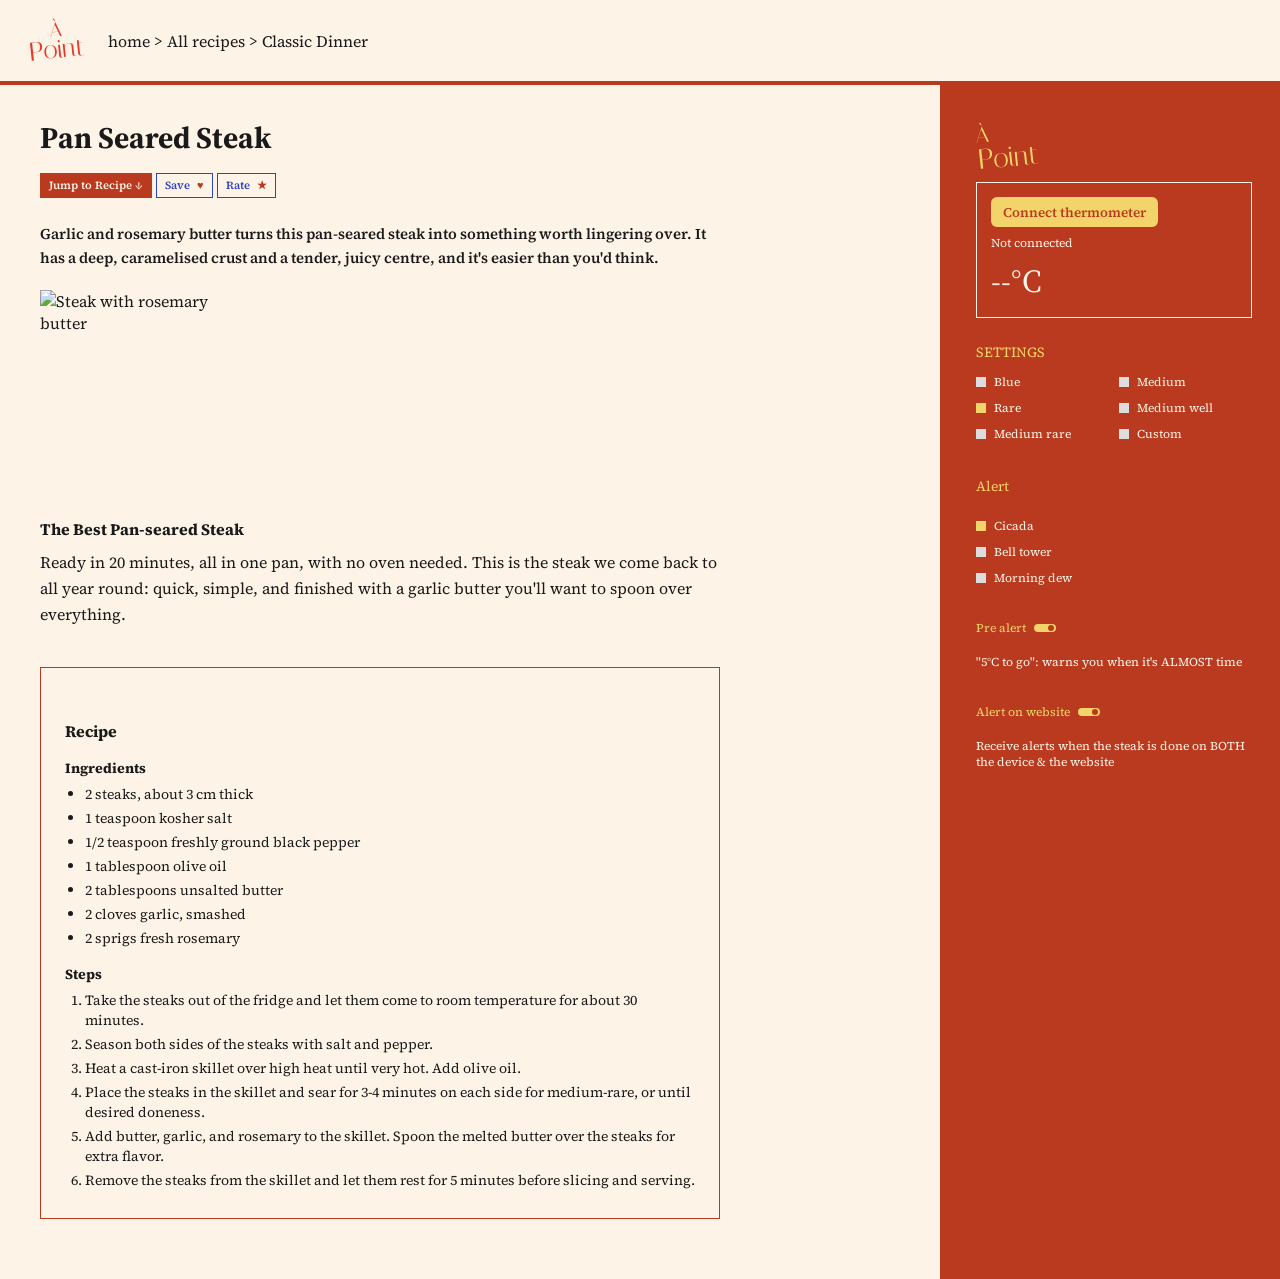
==== recipe.html @ d376fd68 "website" ====
<!DOCTYPE html>
<html lang="en">
<head>
    <meta charset="UTF-8">
    <meta name="viewport" content="width=device-width, initial-scale=1.0">
    <title>Pan Seared Steak - À Point</title>

<link rel="preconnect" href="https://fonts.googleapis.com">
<link rel="preconnect" href="https://fonts.gstatic.com" crossorigin>
<link href="https://fonts.googleapis.com/css2?family=Italiana&family=Source+Serif+4:wght@400;600;700&display=swap" rel="stylesheet">
<link rel="stylesheet" href="style.css">


</head>


<body>

<header class="site-header recipe-header">
    <a href="index.html" class="logo">
        <span>À</span>
        <span>Point</span>
    </a>

    <!-- breadcrumb = show where you are on the site -->
    <nav class="breadcrumb">
            <a href="index.html">home</a> &gt;
            <a href="#">All recipes</a> &gt;
            <a href="#">Classic Dinner</a>
    </nav>
</header>

<!-- two-column layout for recipe content -->
<div class="recipe-layout">

    <!--  LEFT column -->
<div class="recipe-content">
    <h1>Pan Seared Steak</h1>

    <div class="recipe-actions">
        <a href="#recipe" class="btn btn-filled">Jump to Recipe ↓</a>
        <button class="btn btn-outline" id="saveBtn">Save <span>♥</span></button>
        <button class="btn btn-outline" id="rateBtn">Rate <span>★</span></button>
    </div>


<!-- p is a paragraph of text -->
    <p class="intro">
        Garlic and rosemary butter turns this pan-seared steak into something worth lingering over. It has a deep, caramelised crust and a tender, juicy centre, and it's easier than you'd think.
    </p>

    <img class="recipe-photo" src="https://www.cookingclassy.com/wp-content/uploads/2022/07/grilled-steak-15.jpg"  alt="Steak with rosemary butter">
    <h2>The Best Pan-seared Steak </h2>

    <p>
        Ready in 20 minutes, all in one pan, with no oven needed. This is the steak we come back to all year round: quick, simple, and finished with a garlic butter you'll want to spoon over everything.
    </p>

    <!-- "Jump to recipe" scrolls down to here-->
     <div id="recipe" class="recipe-steps">
        <h2>Recipe</h2>

    <!-- ul is list with bullet points, ol is numbered list, each items inside goes in an li-->
        <h3>Ingredients</h3>
        <ul>
            <li>2 steaks, about 3 cm thick</li>
            <li>1 teaspoon kosher salt</li>
            <li>1/2 teaspoon freshly ground black pepper</li>
            <li>1 tablespoon olive oil</li>
            <li>2 tablespoons unsalted butter</li>
            <li>2 cloves garlic, smashed</li>
            <li>2 sprigs fresh rosemary</li>
        </ul>

        <h3>Steps</h3>
        <ol>
            <li>Take the steaks out of the fridge and let them come to room temperature for about 30 minutes.</li>
            <li>Season both sides of the steaks with salt and pepper.</li>
            <li>Heat a cast-iron skillet over high heat until very hot. Add olive oil.</li>
            <li>Place the steaks in the skillet and sear for 3-4 minutes on each side for medium-rare, or until desired doneness.</li>
            <li>Add butter, garlic, and rosemary to the skillet. Spoon the melted butter over the steaks for extra flavor.</li>
            <li>Remove the steaks from the skillet and let them rest for 5 minutes before slicing and serving.</li>
        </ol>
        </div>
        </div>   


    <!-- RIGHT column -->
<div class="device-panel">
        <div class="logo panel-logo">
            <span>À</span>
            <span>Point</span>
        </div>

<!-- live temperature from the thermometer (js will fill this in) -->
<div class="device-status">
    <button id="connectBtn">Connect thermometer</button>
    <p id="statusText">Not connected</p>
    <p class="temp-display"><span id="tempValue">--</span>°C</p>
</div>

<!--Doneness, the user can only pick one-->
<h3 class="panel-title">SETTINGS </h3>
<div class="options">
    <div class="options two-col">
     <label><input type="radio" name="doneness" value="46"> Blue</label>
                <label><input type="radio" name="doneness" value="63"> Medium</label>
                <label><input type="radio" name="doneness" value="52" checked> Rare</label>
                <label><input type="radio" name="doneness" value="68"> Medium well</label>
                <label><input type="radio" name="doneness" value="57"> Medium rare</label>
                <label><input type="radio" name="doneness" value="custom"> Custom</label>
</div>

 <!-- ALERT SOUND: you can only pick one -->
            <h3 class="panel-title">Alert</h3>
            <div class="options">
                <label><input type="radio" name="sound" value="cicada" checked> Cicada</label>
                <label><input type="radio" name="sound" value="bell"> Bell tower</label>
                <label><input type="radio" name="sound" value="dew"> Morning dew</label>
            </div>

<!-- ON / OFF SWITCHES -->
            <label class="switch-row">
                
Pre alert
            <input type="checkbox" id="preAlert" checked>
            </label>
            <p class="hint">"5°C to go": warns you when it's ALMOST time</p>

            <label class="switch-row">

Alert on website
            <input type="checkbox" id="webAlert" checked>
            </label>
            <p class="hint">Receive alerts when the steak is done on BOTH the device &amp; the website</p>
        </div>
        </div>  
    
    
</body>
</html>
---- style.css ----
/* ===== COLOURS (change them here, they update everywhere) ===== */
:root {
    --cream: #FDF4E7;
    --terracotta: #C8684A;
    --brick: #B93A1E;
    --logo-red: #E5392A;
    --yellow: #F3D46B;
    --blue: #2F45C5;
    --ink: #1A1A1A;
}

/*   SETTINGS  */
* {
    box-sizing: border-box;
    margin: 0;
    padding: 0;
}

body {
    background-color: var(--cream);
    color: var(--ink);
    font-family: "Source Serif 4", Georgia, serif;
}


/* a=all the links on the page, targets all the a hrefs*/
a {
    color: inherit;
    text-decoration: none;
}

img {
    display: block;
    max-width: 100%;
}

/* HEADER*/
.site-header {
    border-bottom: 4px solid var(--brick); 
}

/* every link inside the element with class main-nav*/
/*only the menu links get this style, othere are not affected*/
.main-nav {
    display: flex;
    justify-content: space-between;
    align-items: center;
    max-width: 1100px;
    margin: 0 auto;
    padding: 24px 40px;
}

.main-nav a{
    font-weight: 600;
    font-size: 15px;
}

/*when the mouse is over it*/
/*when the mouse is over the menu link, its color changes*/
.main-nav a:hover {
    color: var(--brick);
}

.search-btn{
    background: none;
    border: none;
    padding: 0;
    font-size: 16px;
    cursor: pointer;
}

/* LOGO */
.logo {
    display: flex;
    flex-direction: column;
    align-items: center;
    font-family: "Italiana", serif;
    color: var(--logo-red);
    font-size: 40px;
    line-height: 0.9;
    transform: rotate(-6deg);
}

/* the first span inside the logo, which is the “À”. It will be a little smaller*/
.logo span:first-child {
    font-size: 30px;
}

.main-nav .logo{
    font-weight: 400;
    font-size: 40px;
}

/* Home Page*/
.section-title{
    text-align: center;
    font-size: 28px;
    letter-spacing: 1px;
    margin: 48px 
}


/*display:grid is like flex but for rows and columns*/
/*grid-template-columns: repeat(4, 1fr) makes 4 equal columns, 1fr means 1 fraction of the available space*/
.recipe-band{
    background-color: var(--terracotta);
    display: grid;
    grid-template-columns: repeat(4, 1fr);
    gap: 40px;
    padding: 28px 40px 32px;

}

/* RECIPE CARD */

/*card-img is the frame*/
.card-img{
    position: relative;
    aspect-ratio: 3/4;
    overflow: hidden;
}

/*card-img img is the image inside the frame*/
/*transform 0.4s means it will take 0.4 to smoothly zoom in when hovering over the image*/
.card-img img{
    width: 100%;
    height: 100%;
    object-fit: cover;
    transition: transform 0.4s;
}

.recipe-card:hover .card-img img{
    transform: scale(1.05);
}

.tag{
    position: absolute;
    left: 0;
    bottom:0;
    background-color: var(--cream);
    color: var(--brick);
    font-size: 11px;
    padding: 4px 8px;
}

.card-stats{
    display: flex;
    justify-content: space-between;
    color: var(--yellow);
    font-size: 11px;
    margin: 8px 0 6px;
  
}

/*font weight controls how thick the text is, 600 is semi-bold*/
.recipe-card h2{
    color: var(--cream);
    font-size: 18px;
    font-weight: 600;
}


/* RECIPE PAGE */
.recipe-header{
    display: flex;
    align-items: center;
    gap: 24px;
    padding: 20px 28px;
}

.recipe-header .logo{
    font-size: 26px;    
}

.recipe-header .logo span:first-child{
    font-size: 20px;
}

.breadcrumbs{
    font-size: 13px;

}

.breadcrumbs a:hover{
    text-decoration: underline;
}

/*here we are going to create two colums side by side*/
/*grid-template-columns: 1fr 340px makes two columns. The right one takes 340px and the left takes the remaining space*/
/*min-height 100vh makes it at leasr as tall as the screen*/
/*100vh = 100% of the screen height*/
.recipe-layout{
    display: grid;
    grid-template-columns: 1fr 340px;
    min-height: 100vh;
}

.recipe-content{
    padding: 32px 40px 60px;
    max-width: 760px;
}

.recipe-content h1{
    font-size: 30px;
    margin-bottom: 14px;
}

.recipe-content h2{
    font-size: 16px;
    margin: 28px 0 10px;
}

.recipe-content p{
    line-height: 1.6;
    margin-bottom: 13px;
}

.recipe-content .intro{
    font-size: 15px;
    font-weight: 600;
    margin: 24px 0 20px;
}

recipe-actions{
    display:flex;
    gap: 6px;
}

/*here we style the buttons*/
/*font-family makes sure it doesn't use the page default font*/
/*cursor: shows a hand when hovering over the button*/
.btn{
    font-family: inherit;
    font-size: 11px;
    font-weight: 600;
    padding: 4px 8px;
    cursor: pointer;
}

/*adds the color to the buttons*/
.btn-filled{
    background-color: var(--brick);
    color: var(--cream);
    border: 1px solid var(--brick);
}

/*Save and Rate: blue outline+blue text*/
.btn-outline{
    background-color: transparent;
    color: var(--blue);
    border: 1px solid var(--blue);
}

/*the heart and the star are red*/
.btn-outline span{
    color:var(--brick);
    margin-left: 4px;
}


/*here we are styling the photos and. the recipe box*/
/*aspect-ratio 1/1 makes it a square*/
.recipe-photo{
    width: 200px;
    aspect-ratio: 1/1;
    object-fit: cover;
}

.recipe-steps{
    margin-top: 40px;
    padding: 24px;
    border: 1px solid var(--brick);
    font-size: 14px;
}

.recipe-steps h3{
    font-size: 14px;
    margin: 16px 0 6px;
}

.recipe-steps ul,
.recipe-steps ol{
    padding-left: 20px;
}

.recipe-steps li{
    margin-bottom: 4px;
}

/*DEVICE PANEL*/
.device-panel{
    background-color: var(--brick);
    color: var(--cream);
    padding: 28px 28px 40px 36px;
    font-size: 12px;
}

.panel-logo{
    color: var(--yellow);
    font-size: 28px;
    align-items: flex-start;
    margin-bottom: 24px;

}

.panel-logo span:first-child{
    font-size: 22px;
}

.panel-title{
    color: var(--yellow);
    font-size: 14px;
    font-weight: 400;
    margin: 24px 0 12px;
}

.options{
    display: grid;
    gap: 10px;
}

/* this targets the element that has BOTH classes => Only "doneness" has both, so only it gets two columns.*/
.options.two-col{
    grid-template-columns: 1fr 1fr;
}

.options label{
    display: flex;
    align-items: center;
    gap: 8px;
    cursor: pointer;
}

/* here we turn the round radio dots into little squares*/
/*input[type="radio"] targets the radio buttons*/
.options input[type="radio"]{
    appearance: none;
    width: 10px;
    height: 10px;
    background-color: #DDDDDD;
    cursor: pointer;
}

.options input[type="radio"]:checked{
    background-color: var(--yellow);
}

/*now we turn the checkboxes into little switches*/
.switch-row{
    display: flex;
    align-items: center;
    gap: 12px;
    color: var(--yellow);
    margin-top: 24px;
    cursor: pointer;
}

.switch-row input{
    appearance: none;
    position: relative;
    width: 22px;
    height: 8px;
    background-color: #DDDDDD;
    border-radius: 4px;
    cursor: pointer;
   
}

/*here we add the little round knob*/
/*::before creates an extra shape inside the element*/
/*we have to add content:"", otherwise it won't appear*/
/*transition makes the move SLIDE instead of jump*/
.switch-row input::before{
    content: "";
    position: absolute;
    top: 1px;
    left: 2px;
    width: 6px;
    height: 6px;
    background-color: var(--brick);
    border-radius: 50%;
    transition: left 0.2s;
}

/*when we switch ON: yellow track, knob moves right*/
.switch-row input:checked{
    background-color: var(--yellow);
}

.switch-row input:checked::before{
    left: 14px;
}

.hint{
    margin-top: 8px;
}

/*The Thermometer box*/

.device-status {
    border: 1px solid var(--cream);
    padding: 14px;
}

#connectBtn {
    background-color: var(--yellow);
    color: var(--brick);
    border: none;
    font-family: inherit;
    font-weight: 600;
    padding: 6px 12px;
    border-radius: 6px;
    cursor: pointer;
}

#statusText {
    margin-top: 8px;
}

.temp-display {
    font-size: 32px;
    margin-top: 8px;
}
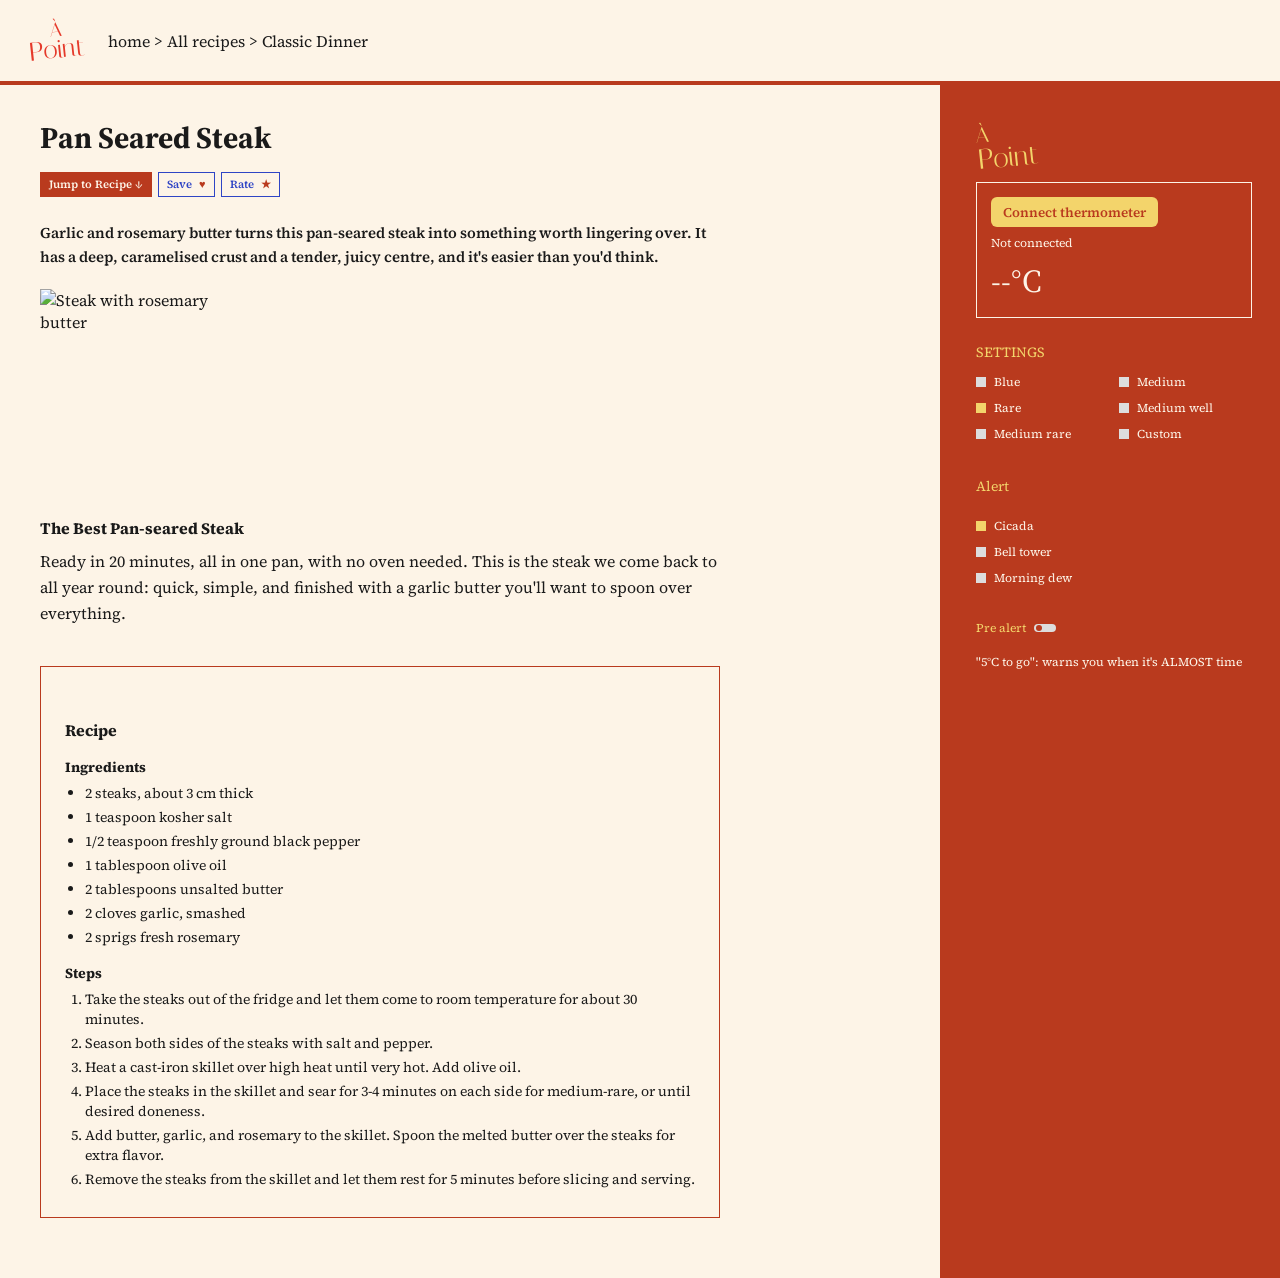
==== commit 109f2b29: "mon night" ====
--- a/recipe.html
+++ b/recipe.html
@@ -5,137 +5,136 @@
     <meta name="viewport" content="width=device-width, initial-scale=1.0">
     <title>Pan Seared Steak - À Point</title>
 
-<link rel="preconnect" href="https://fonts.googleapis.com">
-<link rel="preconnect" href="https://fonts.gstatic.com" crossorigin>
-<link href="https://fonts.googleapis.com/css2?family=Italiana&family=Source+Serif+4:wght@400;600;700&display=swap" rel="stylesheet">
-<link rel="stylesheet" href="style.css">
+    <link rel="preconnect" href="https://fonts.googleapis.com">
+    <link rel="preconnect" href="https://fonts.gstatic.com" crossorigin>
+    <link href="https://fonts.googleapis.com/css2?family=Italiana&family=Source+Serif+4:wght@400;600;700&display=swap" rel="stylesheet">
+    <link rel="stylesheet" href="style.css">
+</head>
+
+<body>
+    <header class="site-header recipe-header">
+        <a href="index.html" class="logo">
+            <span>À</span>
+            <span>Point</span>
+        </a>
+
+        <!-- breadcrumb = show where you are on the site -->
+        <nav class="breadcrumb">
+                <a href="index.html">home</a> &gt;
+                <a href="#">All recipes</a> &gt;
+                <a href="#">Classic Dinner</a>
+        </nav>
+    </header>
+
+    <!-- two-column layout for recipe content -->
+    <div class="recipe-layout">
+
+        <!--  LEFT column -->
+        <div class="recipe-content">
+            <h1>Pan Seared Steak</h1>
+
+            <div class="recipe-actions">
+                <a href="#recipe" class="btn btn-filled">Jump to Recipe ↓</a>
+                <button class="btn btn-outline" id="saveBtn">Save <span>♥</span></button>
+                <button class="btn btn-outline" id="rateBtn">Rate <span>★</span></button>
+            </div>
 
 
-</head>
+        <!-- p is a paragraph of text -->
+            <p class="intro">
+                Garlic and rosemary butter turns this pan-seared steak into something worth lingering over. It has a deep, caramelised crust and a tender, juicy centre, and it's easier than you'd think.
+            </p>
 
+            <img class="recipe-photo" src="https://www.cookingclassy.com/wp-content/uploads/2022/07/grilled-steak-15.jpg"  alt="Steak with rosemary butter">
+            <h2>The Best Pan-seared Steak </h2>
 
-<body>
+            <p>
+                Ready in 20 minutes, all in one pan, with no oven needed. This is the steak we come back to all year round: quick, simple, and finished with a garlic butter you'll want to spoon over everything.
+            </p>
 
-<header class="site-header recipe-header">
-    <a href="index.html" class="logo">
-        <span>À</span>
-        <span>Point</span>
-    </a>
+            <!-- "Jump to recipe" scrolls down to here-->
+            <div id="recipe" class="recipe-steps">
+                <h2>Recipe</h2>
 
-    <!-- breadcrumb = show where you are on the site -->
-    <nav class="breadcrumb">
-            <a href="index.html">home</a> &gt;
-            <a href="#">All recipes</a> &gt;
-            <a href="#">Classic Dinner</a>
-    </nav>
-</header>
+            <!-- ul is list with bullet points, ol is numbered list, each items inside goes in an li-->
+                <h3>Ingredients</h3>
+                <ul>
+                    <li>2 steaks, about 3 cm thick</li>
+                    <li>1 teaspoon kosher salt</li>
+                    <li>1/2 teaspoon freshly ground black pepper</li>
+                    <li>1 tablespoon olive oil</li>
+                    <li>2 tablespoons unsalted butter</li>
+                    <li>2 cloves garlic, smashed</li>
+                    <li>2 sprigs fresh rosemary</li>
+                </ul>
 
-<!-- two-column layout for recipe content -->
-<div class="recipe-layout">
-
-    <!--  LEFT column -->
-<div class="recipe-content">
-    <h1>Pan Seared Steak</h1>
-
-    <div class="recipe-actions">
-        <a href="#recipe" class="btn btn-filled">Jump to Recipe ↓</a>
-        <button class="btn btn-outline" id="saveBtn">Save <span>♥</span></button>
-        <button class="btn btn-outline" id="rateBtn">Rate <span>★</span></button>
-    </div>
-
-
-<!-- p is a paragraph of text -->
-    <p class="intro">
-        Garlic and rosemary butter turns this pan-seared steak into something worth lingering over. It has a deep, caramelised crust and a tender, juicy centre, and it's easier than you'd think.
-    </p>
-
-    <img class="recipe-photo" src="https://www.cookingclassy.com/wp-content/uploads/2022/07/grilled-steak-15.jpg"  alt="Steak with rosemary butter">
-    <h2>The Best Pan-seared Steak </h2>
-
-    <p>
-        Ready in 20 minutes, all in one pan, with no oven needed. This is the steak we come back to all year round: quick, simple, and finished with a garlic butter you'll want to spoon over everything.
-    </p>
-
-    <!-- "Jump to recipe" scrolls down to here-->
-     <div id="recipe" class="recipe-steps">
-        <h2>Recipe</h2>
-
-    <!-- ul is list with bullet points, ol is numbered list, each items inside goes in an li-->
-        <h3>Ingredients</h3>
-        <ul>
-            <li>2 steaks, about 3 cm thick</li>
-            <li>1 teaspoon kosher salt</li>
-            <li>1/2 teaspoon freshly ground black pepper</li>
-            <li>1 tablespoon olive oil</li>
-            <li>2 tablespoons unsalted butter</li>
-            <li>2 cloves garlic, smashed</li>
-            <li>2 sprigs fresh rosemary</li>
-        </ul>
-
-        <h3>Steps</h3>
-        <ol>
-            <li>Take the steaks out of the fridge and let them come to room temperature for about 30 minutes.</li>
-            <li>Season both sides of the steaks with salt and pepper.</li>
-            <li>Heat a cast-iron skillet over high heat until very hot. Add olive oil.</li>
-            <li>Place the steaks in the skillet and sear for 3-4 minutes on each side for medium-rare, or until desired doneness.</li>
-            <li>Add butter, garlic, and rosemary to the skillet. Spoon the melted butter over the steaks for extra flavor.</li>
-            <li>Remove the steaks from the skillet and let them rest for 5 minutes before slicing and serving.</li>
-        </ol>
-        </div>
+                <h3>Steps</h3>
+                <ol>
+                    <li>Take the steaks out of the fridge and let them come to room temperature for about 30 minutes.</li>
+                    <li>Season both sides of the steaks with salt and pepper.</li>
+                    <li>Heat a cast-iron skillet over high heat until very hot. Add olive oil.</li>
+                    <li>Place the steaks in the skillet and sear for 3-4 minutes on each side for medium-rare, or until desired doneness.</li>
+                    <li>Add butter, garlic, and rosemary to the skillet. Spoon the melted butter over the steaks for extra flavor.</li>
+                    <li>Remove the steaks from the skillet and let them rest for 5 minutes before slicing and serving.</li>
+                </ol>
+            </div>
         </div>   
 
 
-    <!-- RIGHT column -->
-<div class="device-panel">
-        <div class="logo panel-logo">
-            <span>À</span>
-            <span>Point</span>
-        </div>
-
-<!-- live temperature from the thermometer (js will fill this in) -->
-<div class="device-status">
-    <button id="connectBtn">Connect thermometer</button>
-    <p id="statusText">Not connected</p>
-    <p class="temp-display"><span id="tempValue">--</span>°C</p>
-</div>
-
-<!--Doneness, the user can only pick one-->
-<h3 class="panel-title">SETTINGS </h3>
-<div class="options">
-    <div class="options two-col">
-     <label><input type="radio" name="doneness" value="46"> Blue</label>
-                <label><input type="radio" name="doneness" value="63"> Medium</label>
-                <label><input type="radio" name="doneness" value="52" checked> Rare</label>
-                <label><input type="radio" name="doneness" value="68"> Medium well</label>
-                <label><input type="radio" name="doneness" value="57"> Medium rare</label>
-                <label><input type="radio" name="doneness" value="custom"> Custom</label>
-</div>
-
- <!-- ALERT SOUND: you can only pick one -->
-            <h3 class="panel-title">Alert</h3>
-            <div class="options">
-                <label><input type="radio" name="sound" value="cicada" checked> Cicada</label>
-                <label><input type="radio" name="sound" value="bell"> Bell tower</label>
-                <label><input type="radio" name="sound" value="dew"> Morning dew</label>
+        <!-- RIGHT column -->
+        <div class="device-panel">
+            <div class="logo panel-logo">
+                <span>À</span>
+                <span>Point</span>
             </div>
 
-<!-- ON / OFF SWITCHES -->
-            <label class="switch-row">
+            <!-- live temperature from the thermometer (js will fill this in) -->
+            <div class="device-status">
+                <button id="connectBtn">Connect thermometer</button>
+                <p id="statusText">Not connected</p>
+                <p class="temp-display"><span id="tempValue">--</span>°C</p>
+            </div>
+
+            <!--Doneness, the user can only pick one-->
+            <h3 class="panel-title">SETTINGS </h3>
+            <div class="options">
+                <div class="options two-col">
+                    <label><input type="radio" name="doneness" value="46"> Blue</label>
+                    <label><input type="radio" name="doneness" value="63"> Medium</label>
+                    <label><input type="radio" name="doneness" value="52" checked> Rare</label>
+                    <label><input type="radio" name="doneness" value="68"> Medium well</label>
+                    <label><input type="radio" name="doneness" value="57"> Medium rare</label>
+                    <label><input type="radio" name="doneness" value="custom"> Custom</label>
+                </div>
+
+                <!-- ALERT SOUND: you can only pick one -->
+                <h3 class="panel-title">Alert</h3>
+                <div class="options">
+                    <label><input type="radio" name="sound" value="cicada" checked> Cicada</label>
+                    <label><input type="radio" name="sound" value="bell"> Bell tower</label>
+                    <label><input type="radio" name="sound" value="dew"> Morning dew</label>
+                </div>
+
+                <!-- ON / OFF SWITCHES -->
+                <label class="switch-row">
+                    Pre alert
+                    <input type="checkbox" id="preAlert">
+                </label>
+                <p class="hint">"5°C to go": warns you when it's ALMOST time</p>
+
+                <!--label class="switch-row">
+                    Alert on website
+                    <input type="checkbox" id="webAlert" checked>
+                </label>
                 
-Pre alert
-            <input type="checkbox" id="preAlert" checked>
-            </label>
-            <p class="hint">"5°C to go": warns you when it's ALMOST time</p>
+                <p class="hint">Receive alerts when the steak is done on BOTH the device &amp; the website</p-->
 
-            <label class="switch-row">
+            </div>
+        </div>  
+    </div>
 
-Alert on website
-            <input type="checkbox" id="webAlert" checked>
-            </label>
-            <p class="hint">Receive alerts when the steak is done on BOTH the device &amp; the website</p>
-        </div>
-        </div>  
-    
-    
+    <script src="https://cdn.jsdelivr.net/npm/p5@2.3.4/lib/p5.js"></script>
+    <script src="https://cdn.jsdelivr.net/npm/p5.sound@0.4.1/dist/p5.sound.min.js"></script>
+    <script src="script.js"></script>
 </body>
 </html>
--- a/style.css
+++ b/style.css
@@ -1,5 +1,6 @@
 
-/* ===== COLOURS (change them here, they update everywhere) ===== */
+/*  COLOURS */
+/*we identity the colors here, and they will update everywhere*/
 :root {
     --cream: #FDF4E7;
     --terracotta: #C8684A;
@@ -222,7 +223,7 @@
     margin: 24px 0 20px;
 }
 
-recipe-actions{
+.recipe-actions{
     display:flex;
     gap: 6px;
 }
@@ -257,6 +258,15 @@
     color:var(--brick);
     margin-left: 4px;
 }
+
+/*when you click the buttons, they will turn blue*/
+.btn-outline.is-active {
+    background-color: var(--blue);
+    color: var(--cream);
+}
+
+
+
 
 
 /*here we are styling the photos and. the recipe box*/
@@ -423,3 +433,18 @@
     margin-top: 8px;
 }
 
+/*  WEBSITE ALERT  */
+/* with position:fixed we keep it at the top of the screen*/
+#alertBanner {
+    position: fixed;
+    top: 20px;
+    left: 50%;
+    transform: translateX(-50%);
+    background-color: var(--yellow);
+    color: var(--brick);
+    font-weight: 700;
+    padding: 14px 24px;
+    border-radius: 8px;
+}
+
+
